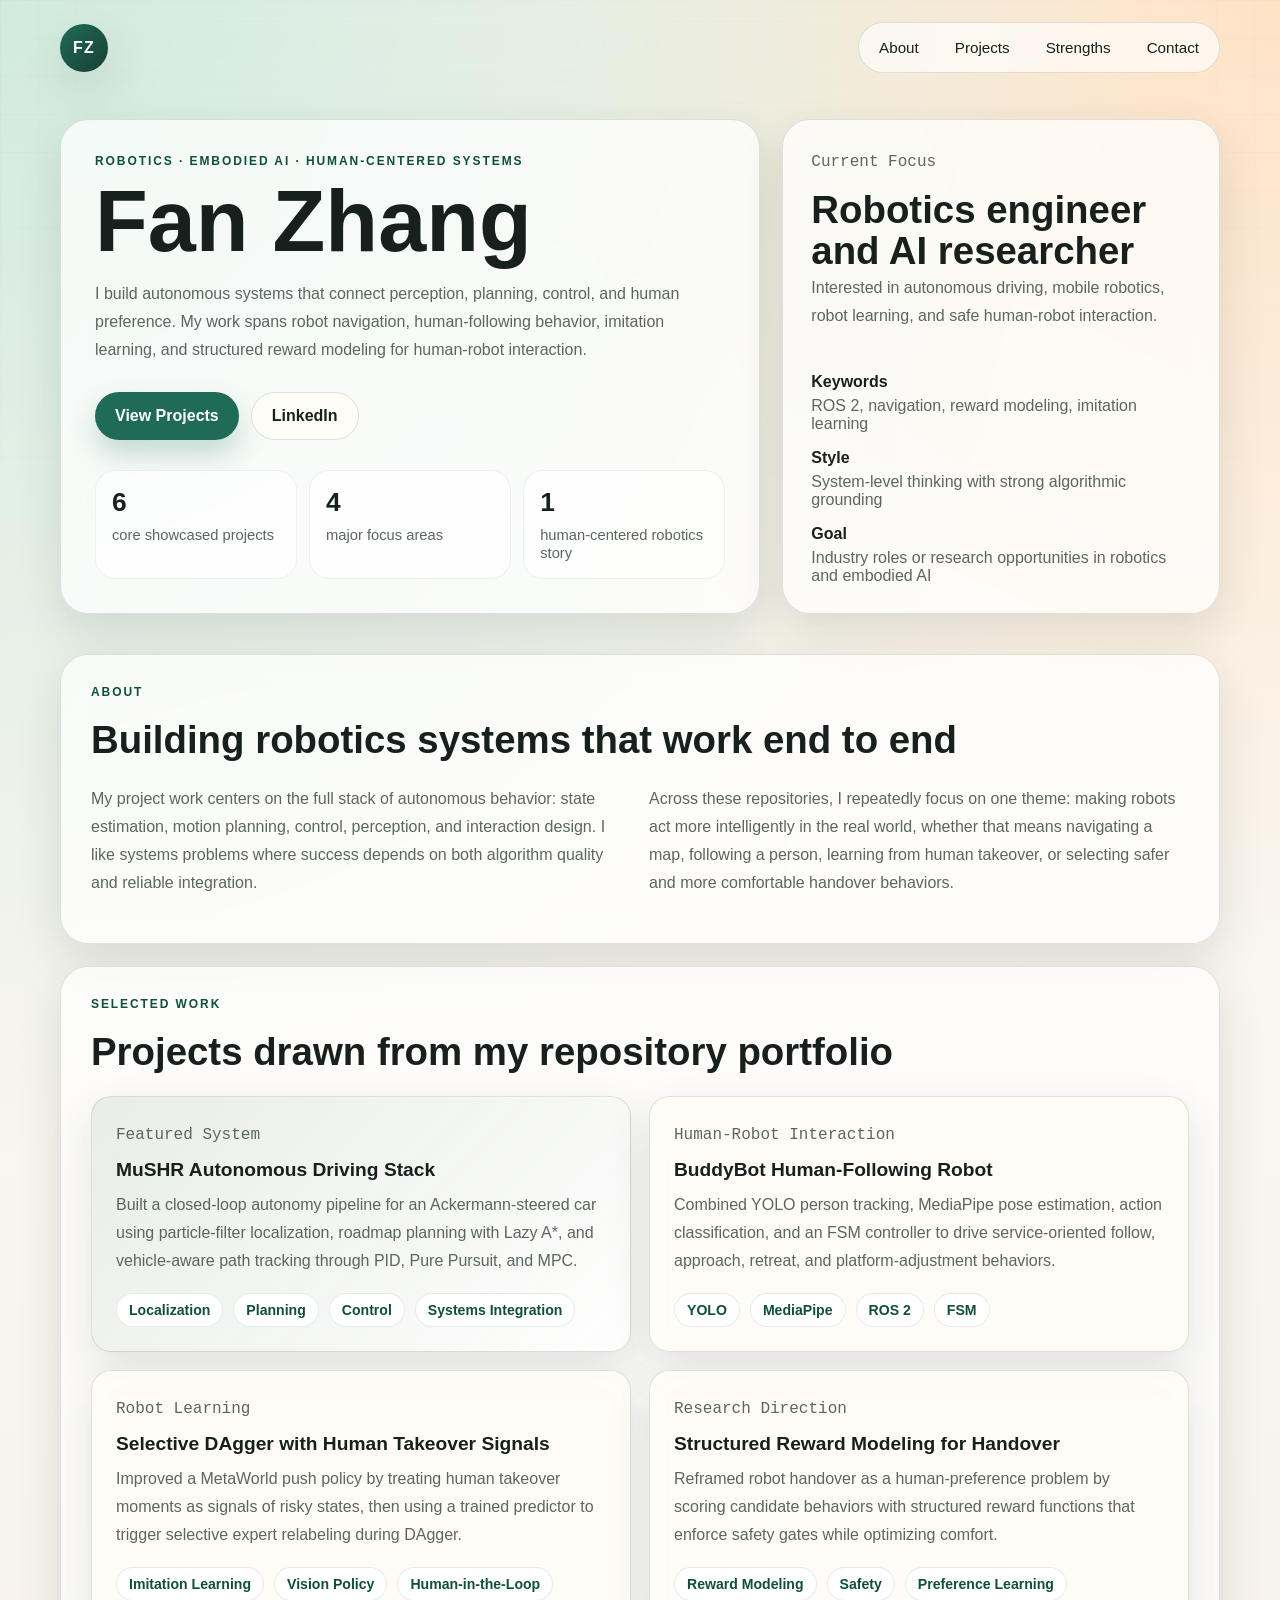
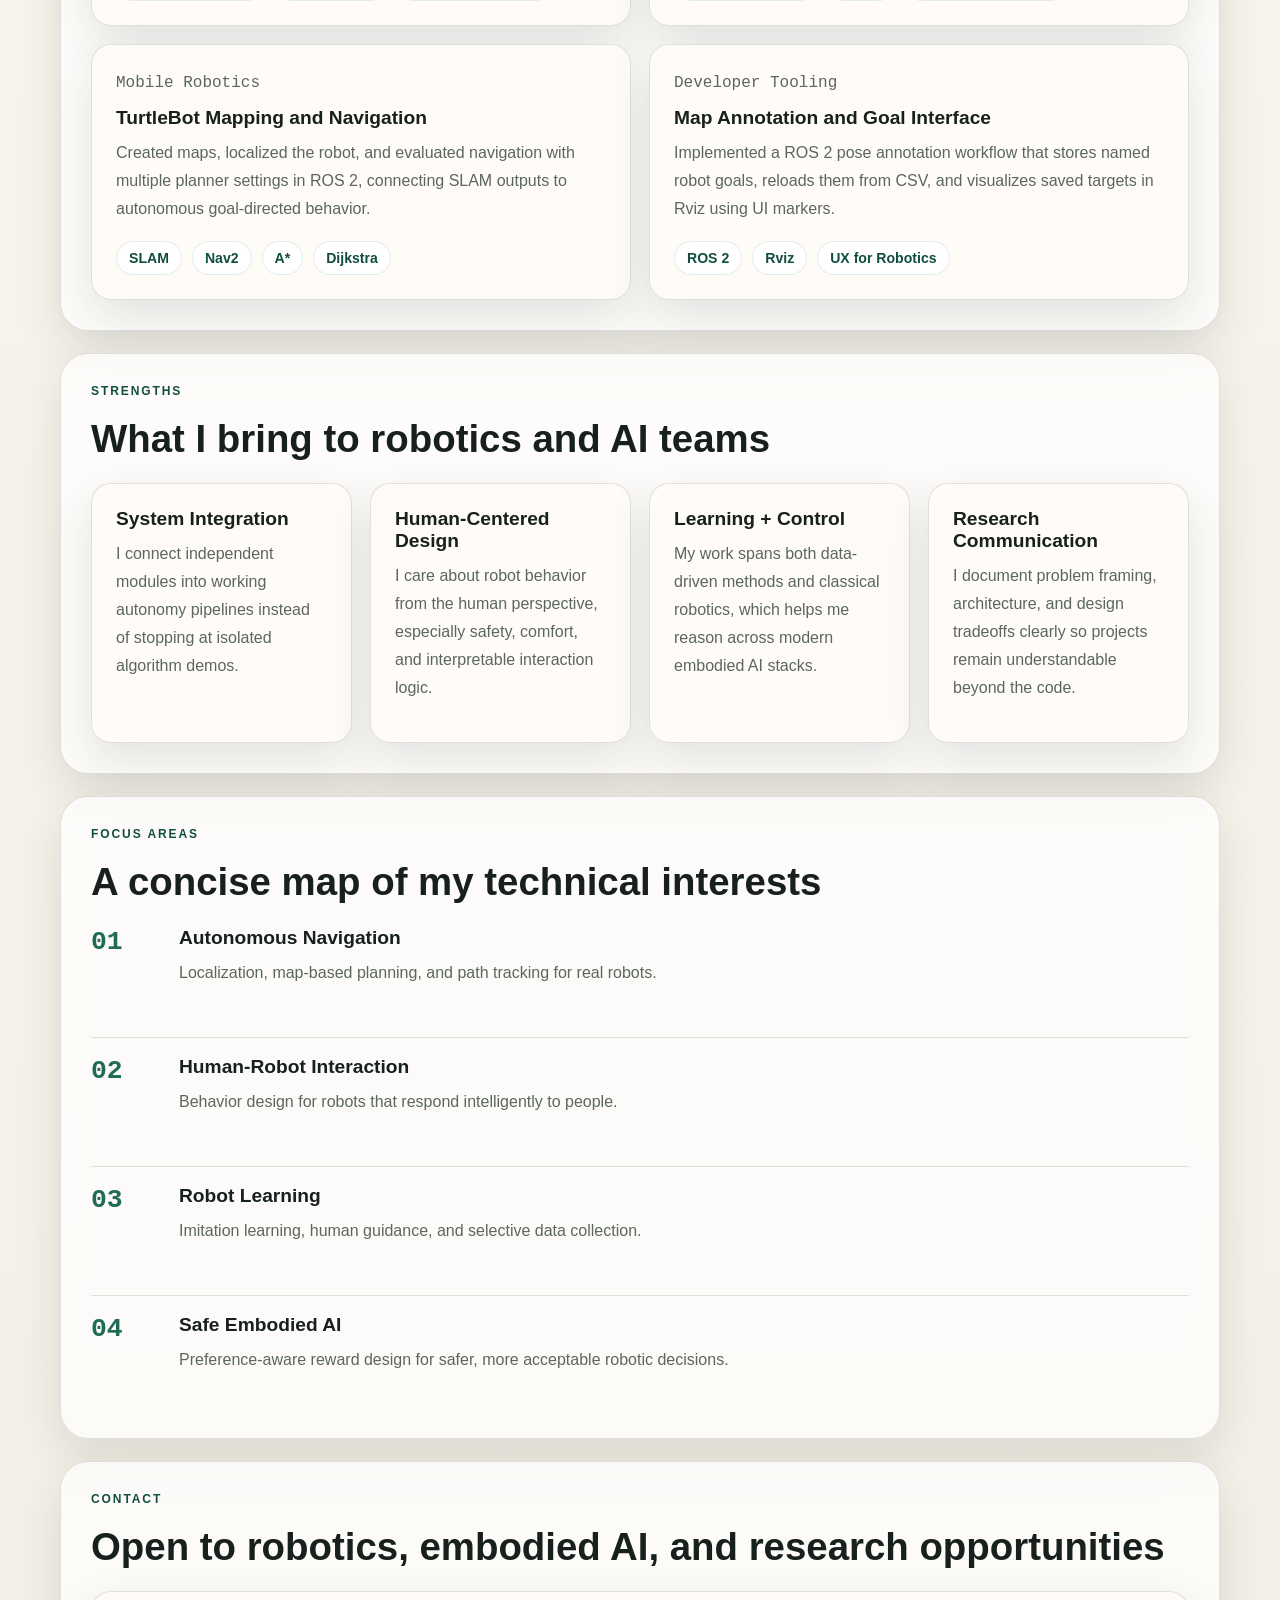
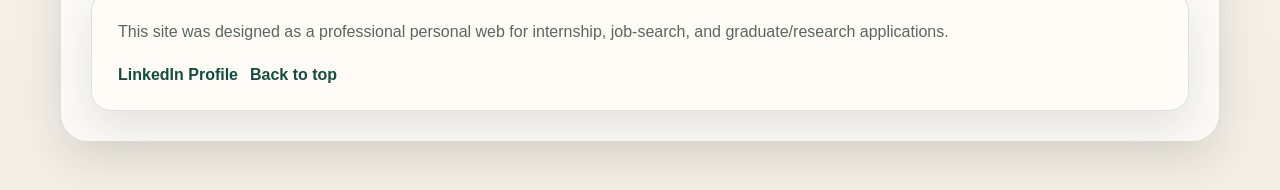
==== index.html @ fcda7793 "fan" ====
<!DOCTYPE html>
<html lang="en">
<head>
  <meta charset="UTF-8">
  <meta name="viewport" content="width=device-width, initial-scale=1.0">
  <title>Fan Zhang | Robotics & AI Portfolio</title>
  <meta
    name="description"
    content="Fan Zhang's personal website for robotics, autonomous systems, and human-centered AI research."
  >
  <link rel="stylesheet" href="styles.css">
</head>
<body>
  <div class="page-shell">
    <header class="site-header">
      <a class="brand" href="#top">FZ</a>
      <nav class="site-nav" aria-label="Primary">
        <a href="#about">About</a>
        <a href="#projects">Projects</a>
        <a href="#strengths">Strengths</a>
        <a href="#contact">Contact</a>
      </nav>
    </header>

    <main id="top">
      <section class="hero">
        <div class="hero-copy">
          <p class="eyebrow">Robotics · Embodied AI · Human-Centered Systems</p>
          <h1>Fan Zhang</h1>
          <p class="hero-text">
            I build autonomous systems that connect perception, planning, control,
            and human preference. My work spans robot navigation, human-following
            behavior, imitation learning, and structured reward modeling for
            human-robot interaction.
          </p>
          <div class="hero-actions">
            <a class="button button-primary" href="#projects">View Projects</a>
            <a class="button button-secondary" href="https://www.linkedin.com/in/fan-zhang-09b016373/" target="_blank" rel="noreferrer">LinkedIn</a>
          </div>
          <ul class="hero-stats" aria-label="Highlights">
            <li>
              <strong>6</strong>
              <span>core showcased projects</span>
            </li>
            <li>
              <strong>4</strong>
              <span>major focus areas</span>
            </li>
            <li>
              <strong>1</strong>
              <span>human-centered robotics story</span>
            </li>
          </ul>
        </div>

        <aside class="profile-card">
          <p class="profile-label">Current Focus</p>
          <h2>Robotics engineer and AI researcher</h2>
          <p>
            Interested in autonomous driving, mobile robotics, robot learning,
            and safe human-robot interaction.
          </p>
          <dl class="profile-list">
            <div>
              <dt>Keywords</dt>
              <dd>ROS 2, navigation, reward modeling, imitation learning</dd>
            </div>
            <div>
              <dt>Style</dt>
              <dd>System-level thinking with strong algorithmic grounding</dd>
            </div>
            <div>
              <dt>Goal</dt>
              <dd>Industry roles or research opportunities in robotics and embodied AI</dd>
            </div>
          </dl>
        </aside>
      </section>

      <section class="section" id="about">
        <div class="section-heading">
          <p class="eyebrow">About</p>
          <h2>Building robotics systems that work end to end</h2>
        </div>
        <div class="about-grid">
          <p>
            My project work centers on the full stack of autonomous behavior:
            state estimation, motion planning, control, perception, and
            interaction design. I like systems problems where success depends on
            both algorithm quality and reliable integration.
          </p>
          <p>
            Across these repositories, I repeatedly focus on one theme: making
            robots act more intelligently in the real world, whether that means
            navigating a map, following a person, learning from human takeover,
            or selecting safer and more comfortable handover behaviors.
          </p>
        </div>
      </section>

      <section class="section" id="projects">
        <div class="section-heading">
          <p class="eyebrow">Selected Work</p>
          <h2>Projects drawn from my repository portfolio</h2>
        </div>

        <div class="project-grid">
          <article class="project-card featured">
            <p class="project-tag">Featured System</p>
            <h3>MuSHR Autonomous Driving Stack</h3>
            <p>
              Built a closed-loop autonomy pipeline for an Ackermann-steered car
              using particle-filter localization, roadmap planning with Lazy A*,
              and vehicle-aware path tracking through PID, Pure Pursuit, and MPC.
            </p>
            <ul class="chip-list">
              <li>Localization</li>
              <li>Planning</li>
              <li>Control</li>
              <li>Systems Integration</li>
            </ul>
          </article>

          <article class="project-card">
            <p class="project-tag">Human-Robot Interaction</p>
            <h3>BuddyBot Human-Following Robot</h3>
            <p>
              Combined YOLO person tracking, MediaPipe pose estimation, action
              classification, and an FSM controller to drive service-oriented
              follow, approach, retreat, and platform-adjustment behaviors.
            </p>
            <ul class="chip-list">
              <li>YOLO</li>
              <li>MediaPipe</li>
              <li>ROS 2</li>
              <li>FSM</li>
            </ul>
          </article>

          <article class="project-card">
            <p class="project-tag">Robot Learning</p>
            <h3>Selective DAgger with Human Takeover Signals</h3>
            <p>
              Improved a MetaWorld push policy by treating human takeover moments
              as signals of risky states, then using a trained predictor to
              trigger selective expert relabeling during DAgger.
            </p>
            <ul class="chip-list">
              <li>Imitation Learning</li>
              <li>Vision Policy</li>
              <li>Human-in-the-Loop</li>
            </ul>
          </article>

          <article class="project-card">
            <p class="project-tag">Research Direction</p>
            <h3>Structured Reward Modeling for Handover</h3>
            <p>
              Reframed robot handover as a human-preference problem by scoring
              candidate behaviors with structured reward functions that enforce
              safety gates while optimizing comfort.
            </p>
            <ul class="chip-list">
              <li>Reward Modeling</li>
              <li>Safety</li>
              <li>Preference Learning</li>
            </ul>
          </article>

          <article class="project-card">
            <p class="project-tag">Mobile Robotics</p>
            <h3>TurtleBot Mapping and Navigation</h3>
            <p>
              Created maps, localized the robot, and evaluated navigation with
              multiple planner settings in ROS 2, connecting SLAM outputs to
              autonomous goal-directed behavior.
            </p>
            <ul class="chip-list">
              <li>SLAM</li>
              <li>Nav2</li>
              <li>A*</li>
              <li>Dijkstra</li>
            </ul>
          </article>

          <article class="project-card">
            <p class="project-tag">Developer Tooling</p>
            <h3>Map Annotation and Goal Interface</h3>
            <p>
              Implemented a ROS 2 pose annotation workflow that stores named
              robot goals, reloads them from CSV, and visualizes saved targets in
              Rviz using UI markers.
            </p>
            <ul class="chip-list">
              <li>ROS 2</li>
              <li>Rviz</li>
              <li>UX for Robotics</li>
            </ul>
          </article>
        </div>
      </section>

      <section class="section" id="strengths">
        <div class="section-heading">
          <p class="eyebrow">Strengths</p>
          <h2>What I bring to robotics and AI teams</h2>
        </div>

        <div class="strength-grid">
          <article class="strength-card">
            <h3>System Integration</h3>
            <p>
              I connect independent modules into working autonomy pipelines
              instead of stopping at isolated algorithm demos.
            </p>
          </article>

          <article class="strength-card">
            <h3>Human-Centered Design</h3>
            <p>
              I care about robot behavior from the human perspective, especially
              safety, comfort, and interpretable interaction logic.
            </p>
          </article>

          <article class="strength-card">
            <h3>Learning + Control</h3>
            <p>
              My work spans both data-driven methods and classical robotics, which
              helps me reason across modern embodied AI stacks.
            </p>
          </article>

          <article class="strength-card">
            <h3>Research Communication</h3>
            <p>
              I document problem framing, architecture, and design tradeoffs
              clearly so projects remain understandable beyond the code.
            </p>
          </article>
        </div>
      </section>

      <section class="section timeline-section">
        <div class="section-heading">
          <p class="eyebrow">Focus Areas</p>
          <h2>A concise map of my technical interests</h2>
        </div>

        <div class="timeline">
          <div class="timeline-item">
            <span class="timeline-index">01</span>
            <div>
              <h3>Autonomous Navigation</h3>
              <p>Localization, map-based planning, and path tracking for real robots.</p>
            </div>
          </div>
          <div class="timeline-item">
            <span class="timeline-index">02</span>
            <div>
              <h3>Human-Robot Interaction</h3>
              <p>Behavior design for robots that respond intelligently to people.</p>
            </div>
          </div>
          <div class="timeline-item">
            <span class="timeline-index">03</span>
            <div>
              <h3>Robot Learning</h3>
              <p>Imitation learning, human guidance, and selective data collection.</p>
            </div>
          </div>
          <div class="timeline-item">
            <span class="timeline-index">04</span>
            <div>
              <h3>Safe Embodied AI</h3>
              <p>Preference-aware reward design for safer, more acceptable robotic decisions.</p>
            </div>
          </div>
        </div>
      </section>

      <section class="section contact-section" id="contact">
        <div class="section-heading">
          <p class="eyebrow">Contact</p>
          <h2>Open to robotics, embodied AI, and research opportunities</h2>
        </div>
        <div class="contact-card">
          <p>
            This site was designed as a professional personal web for internship,
            job-search, and graduate/research applications.
          </p>
          <div class="contact-links">
            <a href="https://www.linkedin.com/in/fan-zhang-09b016373/" target="_blank" rel="noreferrer">LinkedIn Profile</a>
            <a href="#top" id="scrollTopLink">Back to top</a>
          </div>
        </div>
      </section>
    </main>
  </div>

  <script src="script.js"></script>
</body>
</html>
---- styles.css ----
:root {
  --bg: #f4efe6;
  --bg-soft: rgba(255, 255, 255, 0.72);
  --panel: rgba(255, 252, 247, 0.92);
  --panel-strong: #fffdf8;
  --line: rgba(44, 58, 43, 0.14);
  --text: #17201c;
  --muted: #5b665f;
  --accent: #1f6b57;
  --accent-strong: #114e3f;
  --accent-soft: #d7eadf;
  --shadow: 0 18px 45px rgba(32, 48, 39, 0.12);
  --radius-lg: 28px;
  --radius-md: 20px;
  --radius-sm: 14px;
  --max-width: 1160px;
}

* {
  box-sizing: border-box;
}

html {
  scroll-behavior: smooth;
}

body {
  margin: 0;
  min-height: 100vh;
  font-family: "Avenir Next", "Segoe UI", "Helvetica Neue", "Noto Sans", sans-serif;
  color: var(--text);
  background:
    radial-gradient(circle at top left, rgba(207, 233, 220, 0.95), transparent 32%),
    radial-gradient(circle at top right, rgba(255, 221, 187, 0.8), transparent 26%),
    linear-gradient(180deg, #fbf8f3 0%, var(--bg) 100%);
}

body::before {
  content: "";
  position: fixed;
  inset: 0;
  pointer-events: none;
  background-image:
    linear-gradient(rgba(23, 32, 28, 0.03) 1px, transparent 1px),
    linear-gradient(90deg, rgba(23, 32, 28, 0.03) 1px, transparent 1px);
  background-size: 38px 38px;
  mask-image: linear-gradient(180deg, rgba(0, 0, 0, 0.45), transparent 88%);
}

.page-shell {
  width: min(calc(100% - 32px), var(--max-width));
  margin: 0 auto;
  padding-bottom: 48px;
}

.site-header {
  display: flex;
  align-items: center;
  justify-content: space-between;
  gap: 18px;
  padding: 22px 0 12px;
  position: sticky;
  top: 0;
  z-index: 10;
  backdrop-filter: blur(14px);
}

.brand {
  display: inline-flex;
  align-items: center;
  justify-content: center;
  width: 48px;
  height: 48px;
  border-radius: 50%;
  text-decoration: none;
  color: var(--panel-strong);
  font-weight: 800;
  letter-spacing: 0.08em;
  background: linear-gradient(135deg, var(--accent), #193f36);
  box-shadow: var(--shadow);
}

.site-nav {
  display: flex;
  gap: 8px;
  padding: 6px;
  border: 1px solid var(--line);
  border-radius: 999px;
  background: rgba(255, 253, 248, 0.75);
}

.site-nav a {
  color: var(--text);
  text-decoration: none;
  padding: 10px 14px;
  border-radius: 999px;
  font-size: 0.95rem;
}

.site-nav a:hover,
.site-nav a:focus-visible {
  background: var(--accent-soft);
  outline: none;
}

.hero,
.section,
.contact-card,
.profile-card,
.project-card,
.strength-card {
  backdrop-filter: blur(12px);
}

.hero {
  display: grid;
  grid-template-columns: 1.6fr 1fr;
  gap: 22px;
  padding: 34px 0 18px;
}

.hero-copy,
.profile-card,
.section,
.contact-card {
  border: 1px solid var(--line);
  border-radius: var(--radius-lg);
  background: var(--bg-soft);
  box-shadow: var(--shadow);
}

.hero-copy {
  padding: 34px;
}

.eyebrow {
  margin: 0 0 12px;
  color: var(--accent-strong);
  text-transform: uppercase;
  letter-spacing: 0.16em;
  font-size: 0.75rem;
  font-weight: 800;
}

h1,
h2,
h3,
p {
  margin-top: 0;
}

h1 {
  font-size: clamp(3rem, 7vw, 5.4rem);
  line-height: 0.95;
  margin-bottom: 18px;
}

h2 {
  font-size: clamp(1.75rem, 3vw, 2.5rem);
  line-height: 1.08;
  margin-bottom: 0;
}

h3 {
  font-size: 1.2rem;
  margin-bottom: 10px;
}

.hero-text,
.profile-card p,
.about-grid p,
.project-card p,
.strength-card p,
.timeline-item p,
.contact-card p {
  color: var(--muted);
  line-height: 1.75;
  font-size: 1rem;
}

.hero-actions {
  display: flex;
  flex-wrap: wrap;
  gap: 12px;
  margin: 28px 0 30px;
}

.button {
  display: inline-flex;
  align-items: center;
  justify-content: center;
  min-height: 48px;
  padding: 0 20px;
  border-radius: 999px;
  text-decoration: none;
  font-weight: 700;
  transition: transform 180ms ease, box-shadow 180ms ease, background 180ms ease;
}

.button:hover,
.button:focus-visible {
  transform: translateY(-2px);
  outline: none;
}

.button-primary {
  background: var(--accent);
  color: white;
  box-shadow: 0 14px 28px rgba(31, 107, 87, 0.24);
}

.button-secondary {
  color: var(--text);
  background: var(--panel-strong);
  border: 1px solid var(--line);
}

.hero-stats {
  list-style: none;
  margin: 0;
  padding: 0;
  display: grid;
  grid-template-columns: repeat(3, minmax(0, 1fr));
  gap: 12px;
}

.hero-stats li {
  padding: 16px;
  border-radius: var(--radius-md);
  background: rgba(255, 255, 255, 0.62);
  border: 1px solid rgba(31, 107, 87, 0.08);
}

.hero-stats strong,
.timeline-index {
  display: block;
  font-size: 1.65rem;
  margin-bottom: 8px;
  font-weight: 800;
}

.hero-stats span {
  color: var(--muted);
  font-size: 0.92rem;
}

.profile-card {
  padding: 28px;
  display: flex;
  flex-direction: column;
  justify-content: space-between;
}

.profile-label,
.project-tag {
  margin-bottom: 10px;
  color: var(--accent-strong);
  font-family: "SFMono-Regular", "Cascadia Mono", "Fira Code", monospace;
  font-size: 0.82rem;
}

.profile-list {
  margin: 24px 0 0;
  display: grid;
  gap: 16px;
}

.profile-list dt {
  font-weight: 800;
  margin-bottom: 6px;
}

.profile-list dd {
  margin: 0;
  color: var(--muted);
}

.section {
  margin-top: 22px;
  padding: 30px;
}

.section-heading {
  display: grid;
  gap: 8px;
  margin-bottom: 24px;
}

.about-grid,
.strength-grid,
.project-grid {
  display: grid;
  gap: 18px;
}

.about-grid {
  grid-template-columns: repeat(2, minmax(0, 1fr));
}

.project-grid {
  grid-template-columns: repeat(2, minmax(0, 1fr));
}

.project-card,
.strength-card,
.contact-card {
  border: 1px solid var(--line);
  border-radius: var(--radius-md);
  background: var(--panel);
  box-shadow: var(--shadow);
}

.project-card,
.strength-card {
  padding: 24px;
}

.project-card.featured {
  background:
    linear-gradient(135deg, rgba(31, 107, 87, 0.1), rgba(255, 255, 255, 0.88)),
    var(--panel);
}

.chip-list {
  list-style: none;
  display: flex;
  flex-wrap: wrap;
  gap: 10px;
  margin: 18px 0 0;
  padding: 0;
}

.chip-list li {
  padding: 8px 12px;
  border-radius: 999px;
  background: white;
  border: 1px solid rgba(31, 107, 87, 0.12);
  color: var(--accent-strong);
  font-size: 0.88rem;
  font-weight: 700;
}

.strength-grid {
  grid-template-columns: repeat(4, minmax(0, 1fr));
}

.timeline {
  display: grid;
  gap: 16px;
}

.timeline-item {
  display: grid;
  grid-template-columns: 72px 1fr;
  gap: 16px;
  padding: 18px 0;
  border-top: 1px solid var(--line);
}

.timeline-item:first-child {
  border-top: none;
  padding-top: 0;
}

.timeline-index {
  color: var(--accent);
  font-family: "SFMono-Regular", "Cascadia Mono", "Fira Code", monospace;
}

.contact-card {
  padding: 26px;
}

.contact-links {
  display: flex;
  flex-wrap: wrap;
  gap: 12px;
  margin-top: 20px;
}

.contact-links a {
  color: var(--accent-strong);
  text-decoration: none;
  font-weight: 700;
}

.contact-links a:hover,
.contact-links a:focus-visible {
  text-decoration: underline;
  outline: none;
}

.reveal {
  opacity: 0;
  transform: translateY(24px);
}

.reveal.is-visible {
  opacity: 1;
  transform: translateY(0);
  transition: opacity 650ms ease, transform 650ms ease;
}

@media (max-width: 980px) {
  .hero,
  .about-grid,
  .project-grid,
  .strength-grid {
    grid-template-columns: 1fr;
  }

  .site-header {
    flex-direction: column;
    align-items: flex-start;
  }

  .site-nav {
    flex-wrap: wrap;
  }
}

@media (max-width: 720px) {
  .page-shell {
    width: min(calc(100% - 20px), var(--max-width));
  }

  .hero-copy,
  .profile-card,
  .section,
  .contact-card {
    padding: 22px;
  }

  .hero-stats {
    grid-template-columns: 1fr;
  }

  .timeline-item {
    grid-template-columns: 1fr;
    gap: 6px;
  }
}
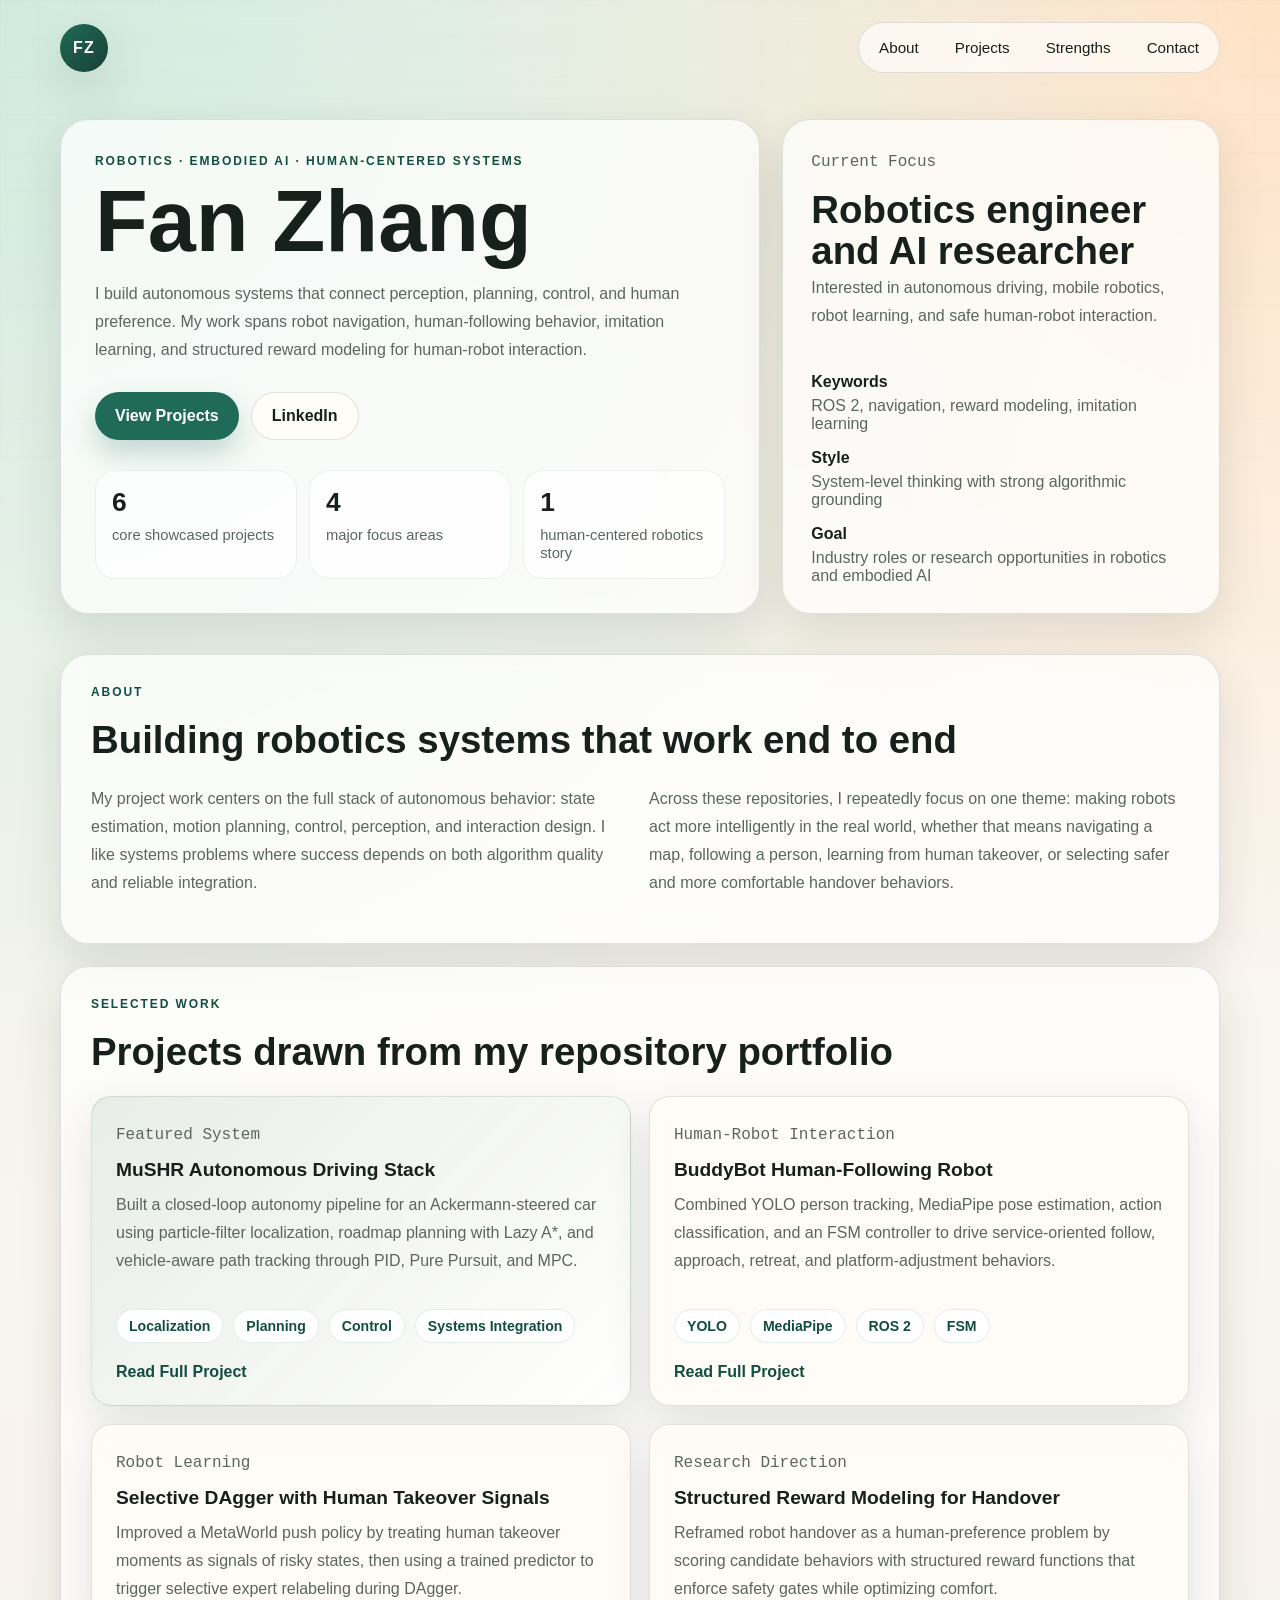
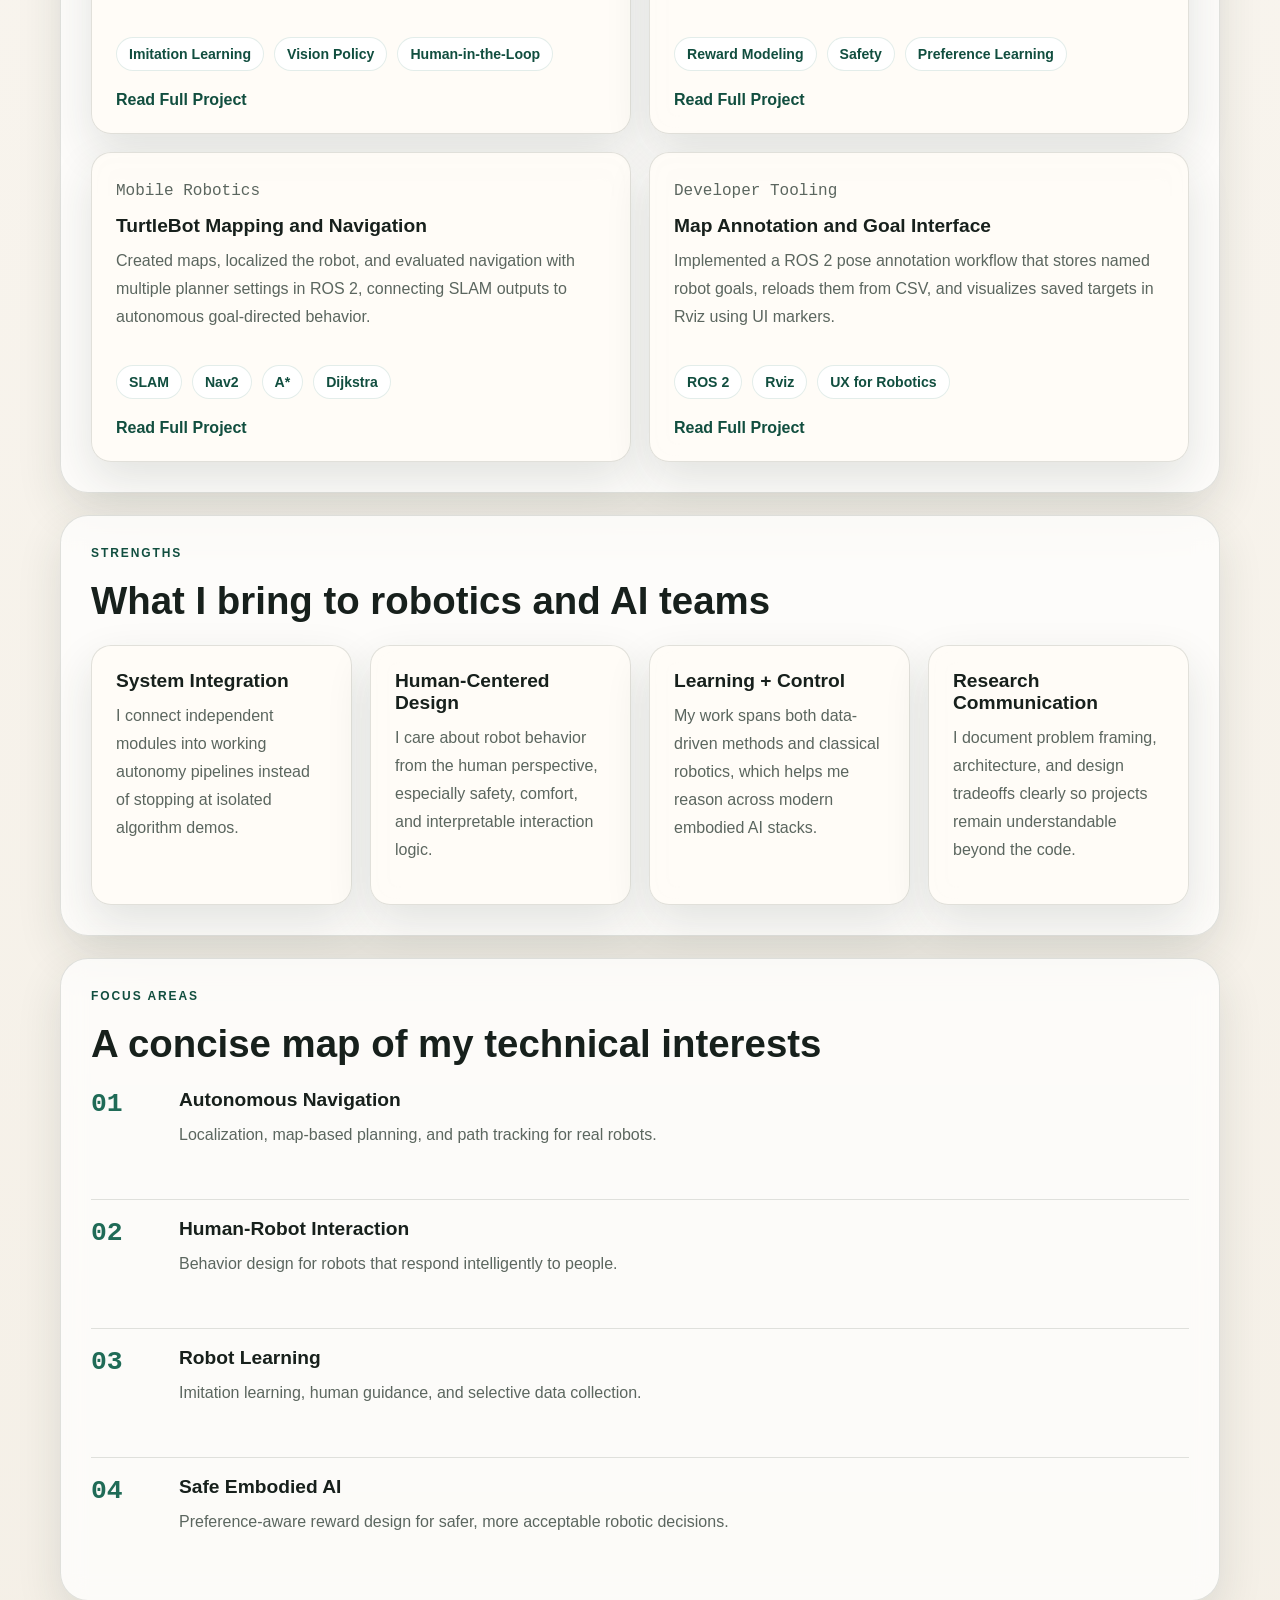
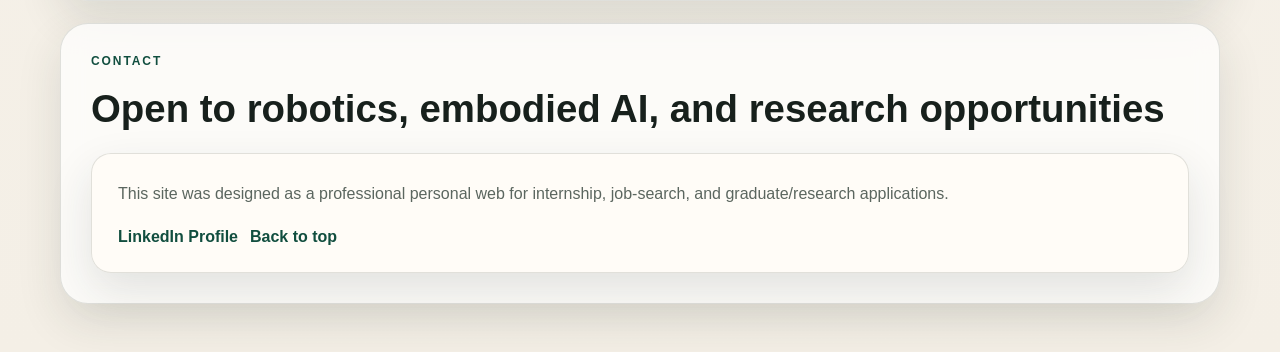
==== commit dd5bb736: "a" ====
--- a/index.html
+++ b/index.html
@@ -119,6 +119,7 @@
               <li>Control</li>
               <li>Systems Integration</li>
             </ul>
+            <a class="detail-link" href="projects/mushr.html">Read Full Project</a>
           </article>
 
           <article class="project-card">
@@ -135,6 +136,7 @@
               <li>ROS 2</li>
               <li>FSM</li>
             </ul>
+            <a class="detail-link" href="projects/buddybot.html">Read Full Project</a>
           </article>
 
           <article class="project-card">
@@ -150,6 +152,7 @@
               <li>Vision Policy</li>
               <li>Human-in-the-Loop</li>
             </ul>
+            <a class="detail-link" href="projects/selective-dagger.html">Read Full Project</a>
           </article>
 
           <article class="project-card">
@@ -165,6 +168,7 @@
               <li>Safety</li>
               <li>Preference Learning</li>
             </ul>
+            <a class="detail-link" href="projects/reward-modeling.html">Read Full Project</a>
           </article>
 
           <article class="project-card">
@@ -181,6 +185,7 @@
               <li>A*</li>
               <li>Dijkstra</li>
             </ul>
+            <a class="detail-link" href="projects/turtlebot-navigation.html">Read Full Project</a>
           </article>
 
           <article class="project-card">
@@ -196,6 +201,7 @@
               <li>Rviz</li>
               <li>UX for Robotics</li>
             </ul>
+            <a class="detail-link" href="projects/map-annotator.html">Read Full Project</a>
           </article>
         </div>
       </section>
--- a/styles.css
+++ b/styles.css
@@ -315,6 +315,11 @@
   padding: 24px;
 }
 
+.project-card {
+  display: flex;
+  flex-direction: column;
+}
+
 .project-card.featured {
   background:
     linear-gradient(135deg, rgba(31, 107, 87, 0.1), rgba(255, 255, 255, 0.88)),
@@ -340,6 +345,106 @@
   font-weight: 700;
 }
 
+.detail-link,
+.inline-link {
+  display: inline-flex;
+  align-items: center;
+  gap: 8px;
+  margin-top: 20px;
+  color: var(--accent-strong);
+  font-weight: 800;
+  text-decoration: none;
+}
+
+.detail-link:hover,
+.detail-link:focus-visible,
+.inline-link:hover,
+.inline-link:focus-visible {
+  text-decoration: underline;
+  outline: none;
+}
+
+.detail-page {
+  padding: 34px 0 18px;
+}
+
+.detail-hero,
+.detail-section {
+  border: 1px solid var(--line);
+  border-radius: var(--radius-lg);
+  background: var(--bg-soft);
+  box-shadow: var(--shadow);
+}
+
+.detail-hero {
+  display: grid;
+  grid-template-columns: 1.5fr 0.9fr;
+  gap: 22px;
+  padding: 30px;
+}
+
+.detail-summary {
+  padding: 24px;
+  border-radius: var(--radius-md);
+  background: rgba(255, 255, 255, 0.66);
+  border: 1px solid rgba(31, 107, 87, 0.08);
+}
+
+.detail-section {
+  margin-top: 22px;
+  padding: 28px 30px;
+}
+
+.detail-section p,
+.detail-section li,
+.detail-summary p,
+.detail-summary li,
+.detail-hero p {
+  color: var(--muted);
+  line-height: 1.75;
+}
+
+.detail-section ul,
+.detail-section ol,
+.detail-summary ul {
+  margin: 12px 0 0;
+  padding-left: 20px;
+}
+
+.detail-section pre {
+  overflow-x: auto;
+  padding: 16px 18px;
+  border-radius: var(--radius-sm);
+  background: #f7f2ea;
+  border: 1px solid rgba(44, 58, 43, 0.08);
+  color: var(--text);
+  font-family: "SFMono-Regular", "Cascadia Mono", "Fira Code", monospace;
+  line-height: 1.6;
+}
+
+.detail-grid {
+  display: grid;
+  grid-template-columns: repeat(2, minmax(0, 1fr));
+  gap: 18px;
+}
+
+.meta-card {
+  padding: 20px;
+  border-radius: var(--radius-md);
+  background: var(--panel);
+  border: 1px solid var(--line);
+}
+
+.meta-card h3,
+.detail-section h3 {
+  margin-bottom: 10px;
+}
+
+.section-stack {
+  display: grid;
+  gap: 18px;
+}
+
 .strength-grid {
   grid-template-columns: repeat(4, minmax(0, 1fr));
 }
@@ -403,7 +508,9 @@
 
 @media (max-width: 980px) {
   .hero,
+  .detail-hero,
   .about-grid,
+  .detail-grid,
   .project-grid,
   .strength-grid {
     grid-template-columns: 1fr;
@@ -425,6 +532,8 @@
   }
 
   .hero-copy,
+  .detail-hero,
+  .detail-section,
   .profile-card,
   .section,
   .contact-card {
